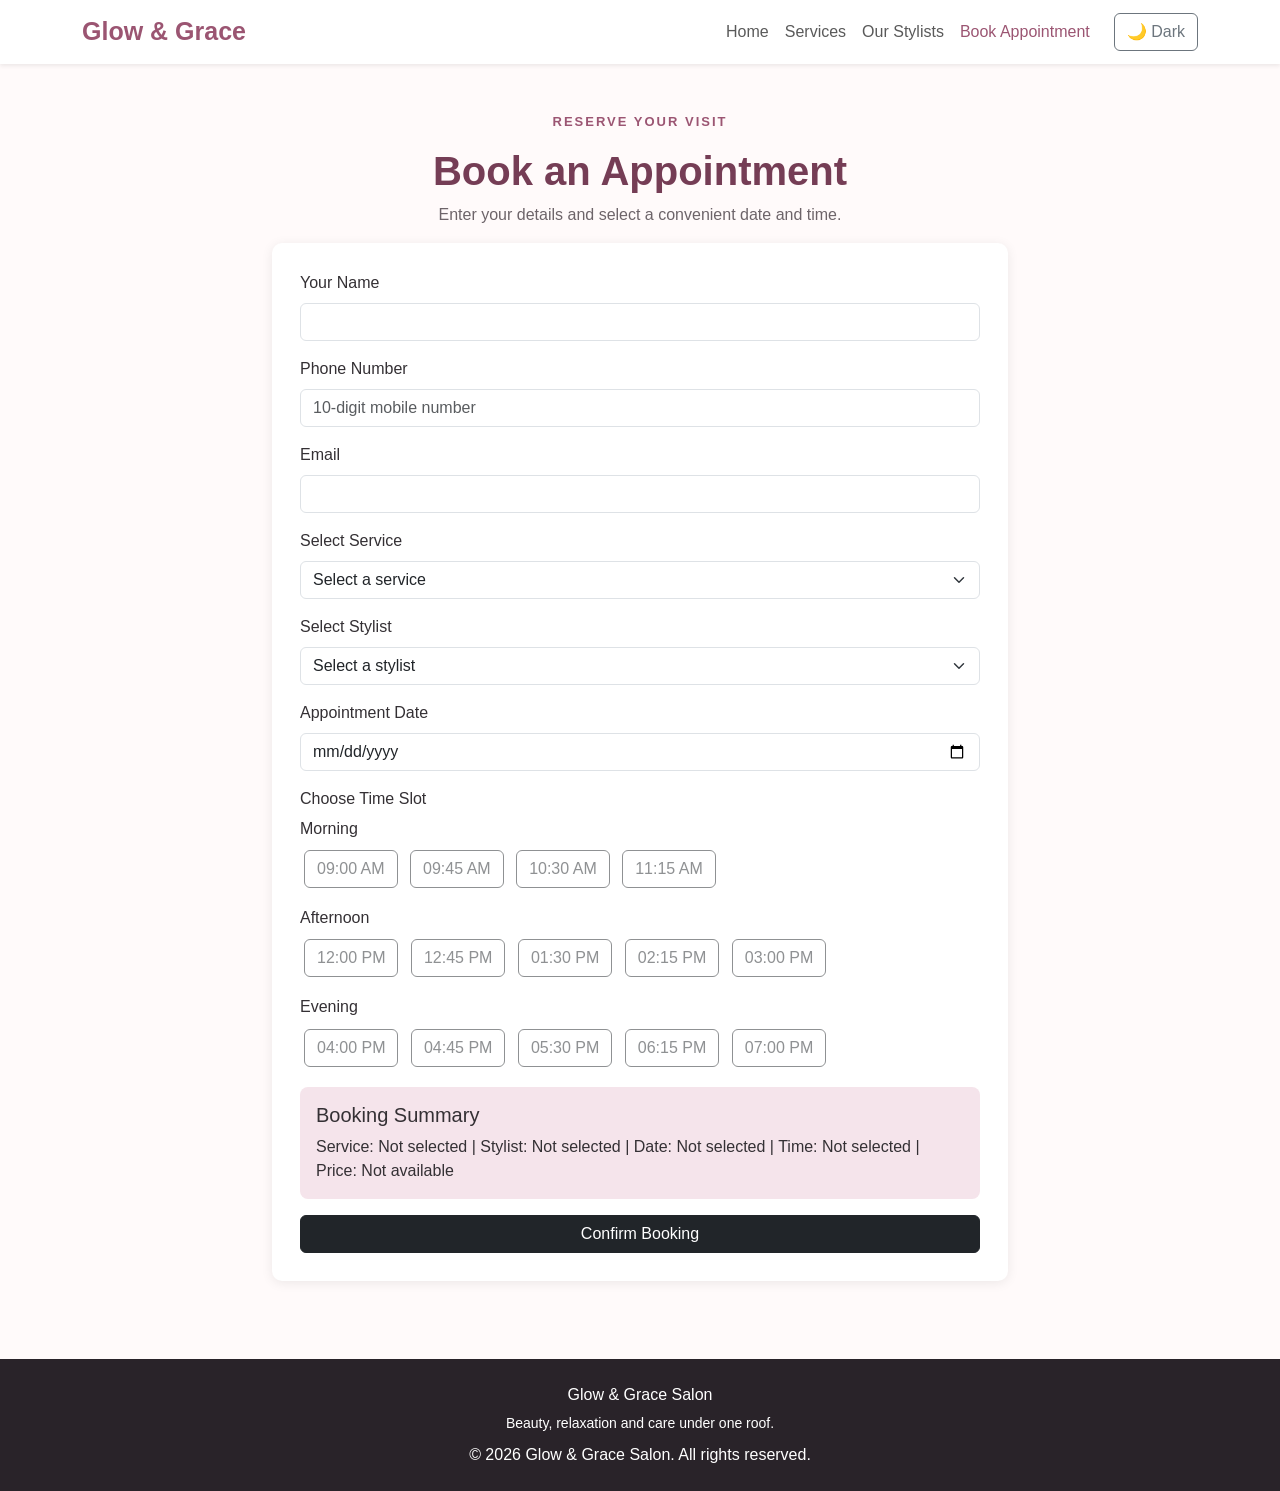
==== booking.html @ c6cf28d1 "Initial commit" ====
<!doctype html>
<html lang="en">
  <head>
    <meta charset="UTF-8" />
    <meta name="viewport" content="width=device-width, initial-scale=1.0" />
    <title>Glow & Grace | Book Appointment</title>
    <link
      href="https://cdn.jsdelivr.net/npm/bootstrap@5.3.3/dist/css/bootstrap.min.css" rel="stylesheet"/>
    <link rel="stylesheet" href="style.css" />
  </head>
  <body>
    <nav class="navbar navbar-expand-lg bg-body shadow-sm sticky-top">
      <div class="container">
        <a class="navbar-brand fw-bold" href="index.html">Glow & Grace</a
        ><button
          class="navbar-toggler"
          type="button"
          data-bs-toggle="collapse"
          data-bs-target="#mainNav"
          aria-label="Toggle navigation"
        >
          <span class="navbar-toggler-icon"></span>
        </button>
        <div class="collapse navbar-collapse" id="mainNav">
          <ul class="navbar-nav ms-auto">
            <li class="nav-item">
              <a class="nav-link" href="index.html">Home</a>
            </li>
            <li class="nav-item">
              <a class="nav-link" href="services.html">Services</a>
            </li>
            <li class="nav-item">
              <a class="nav-link" href="stylists.html">Our Stylists</a>
            </li>
            <li class="nav-item">
              <a class="nav-link active" href="booking.html"
                >Book Appointment</a
              >
            </li>
          </ul>
          <button id="themeBtn" class="btn btn-outline-secondary ms-lg-3" type="button">
            🌙 Dark
          </button>
        </div>
      </div>
    </nav>
    <main class="container py-5">
      <div class="text-center section-heading">
        <p class="eyebrow">RESERVE YOUR VISIT</p>
        <h1>Book an Appointment</h1>
        <p>Enter your details and select a convenient date and time.</p>
      </div>
      <div class="row justify-content-center mt-3">
        <div class="col-lg-8">
          <form id="bookingForm" class="booking-form">
            <label for="customerName" class="form-label">Your Name</label
            ><input
              type="text"
              id="customerName"
              class="form-control mb-3"
              required
            />
            <label for="customerPhone" class="form-label">Phone Number</label
            ><input
              type="tel"
              id="customerPhone"
              class="form-control mb-3"
              pattern="[0-9]{10}"
              maxlength="10"
              placeholder="10-digit mobile number"
              required
            />
            <label for="customerEmail" class="form-label">Email</label
            ><input
              type="email"
              id="customerEmail"
              class="form-control mb-3"
              required
            />
            <label for="serviceSelect" class="form-label">Select Service</label
            ><select id="serviceSelect" class="form-select mb-3" required>
              <option value="">Select a service</option>
            </select>
            <label for="stylistSelect" class="form-label">Select Stylist</label
            ><select id="stylistSelect" class="form-select mb-3" required>
              <option value="">Select a stylist</option>
            </select>
            <label for="appointmentDate" class="form-label"
              >Appointment Date</label
            ><input
              type="date"
              id="appointmentDate"
              class="form-control mb-3"
              required
            />
            <label class="form-label">Choose Time Slot</label>
            <div id="timeGroups" class="time-area mb-3">
              <h6>Morning</h6>
              <div id="morningSlots" class="mb-3"></div>
              <h6>Afternoon</h6>
              <div id="afternoonSlots" class="mb-3"></div>
              <h6>Evening</h6>
              <div id="eveningSlots" class="mb-3"></div>
            </div>
            <p id="slotError" class="text-danger"></p>
            <div class="booking-summary mb-3">
              <h5>Booking Summary</h5>
              <p id="bookingSummary" class="mb-0">
                Select your booking details.
              </p>
            </div>
            <button type="submit" class="btn btn-dark w-100">
              Confirm Booking
            </button>
          </form>
        </div>
      </div>
    </main>
    <div
      class="modal fade"
      id="successModal"
      tabindex="-1"
      aria-labelledby="successTitle"
      aria-hidden="true"
    >
      <div class="modal-dialog modal-dialog-centered">
        <div class="modal-content">
          <div class="modal-header">
            <h5 class="modal-title" id="successTitle">Booking Confirmation</h5>
            <button
              type="button"
              class="btn-close"
              data-bs-dismiss="modal"
              aria-label="Close"
            ></button>
          </div>
          <div class="modal-body">
            <p id="successMessage"></p>
            <p id="receipt" class="receipt mb-0"></p>
          </div>
          <div class="modal-footer">
            <button type="button" class="btn btn-dark" data-bs-dismiss="modal">
              Done
            </button>
          </div>
        </div>
      </div>
    </div>
    <footer class="site-footer text-center">
      <div class="container">
        <p class="mb-1">Glow & Grace Salon</p>
        <small>Beauty, relaxation and care under one roof.</small>
        <p class="mb-0 mt-2">© 2026 Glow & Grace Salon. All rights reserved.</p>
      </div>
    </footer>
    <script src="https://cdn.jsdelivr.net/npm/bootstrap@5.3.3/dist/js/bootstrap.bundle.min.js"></script>
    <script src="script.js"></script>
  </body>
</html>
---- style.css ----
body {
  font-family: Arial, sans-serif;
  background-color: #fffafa;
  color: #343034;
}
.navbar-brand {
  color: #9b5572;
  font-size: 25px;
}
.nav-link:hover,
.nav-link.active {
  color: #9b5572 !important;
}
.hero-section {
  background-color: #f5e4eb;
  padding: 110px 20px;
}
.hero-section h1 {
  color: #753d55;
  font-size: 46px;
  font-weight: bold;
}
.hero-text {
  font-size: 18px;
  margin: 20px auto 28px;
}
.eyebrow {
  color: #9b5572;
  font-size: 13px;
  font-weight: bold;
  letter-spacing: 2px;
}
.section-heading h1,
.section-heading h2 {
  color: #753d55;
  font-weight: bold;
}
.section-heading p:last-child {
  color: #6d6469;
}
.category-card {
  height: 100%;
  padding-bottom: 18px;
  background: white;
  border-radius: 8px;
  overflow: hidden;
  box-shadow: 0 2px 10px rgba(0, 0, 0, 0.07);
}
.category-card img {
  width: 100%;
  height: 190px;
  object-fit: cover;
}
.category-card h3 {
  font-size: 18px;
  margin: 16px;
}
.category-card a {
  color: #9b5572;
  margin: 0 16px;
  text-decoration: none;
}
.category-card a:hover {
  text-decoration: underline;
}
.welcome-band {
  background-color: #f5e4eb;
}
.category-filter .btn {
  margin: 4px;
}
.category-filter .btn.active {
  background-color: #212529;
  color: white;
}
.service-card,
.stylist-card {
  height: 100%;
  border: none;
  box-shadow: 0 2px 10px rgba(0, 0, 0, 0.08);
}
.service-card img {
  width: 100%;
  height: 205px;
  object-fit: cover;
}
.stylist-card img {
  width: 100%;
  height: 260px;
  object-fit: cover;
}
.service-card h5,
.stylist-card h5 {
  color: #843e5d;
}
.service-meta {
  font-weight: bold;
}
.product-note {
  font-size: 14px;
  color: #665e63;
}
.booking-form {
  background: white;
  padding: 28px;
  border-radius: 10px;
  box-shadow: 0 2px 12px rgba(0, 0, 0, 0.08);
}
.booking-summary {
  background: #f5e4eb;
  padding: 16px;
  border-radius: 8px;
}
.time-slot {
  margin: 4px;
}
.time-slot.selected {
  background: #9b5572;
  color: white;
  border-color: #9b5572;
}
.time-slot:disabled {
  opacity: 0.5;
}
.receipt {
  white-space: pre-line;
  line-height: 1.8;
}
.site-footer {
  background: #292329;
  color: white;
  padding: 24px 0;
  margin-top: 30px;
}
@media (max-width: 576px) {
  .hero-section {
    padding: 75px 16px;
  }
  .hero-section h1 {
    font-size: 34px;
  }
  .booking-form {
    padding: 18px;
  }
}
[data-bs-theme="dark"] body {
  background-color: #1a1619;
  color: #eeeeee;
}

[data-bs-theme="dark"] .navbar-brand,
[data-bs-theme="dark"] .eyebrow,
[data-bs-theme="dark"] .category-card a,
[data-bs-theme="dark"] .nav-link:hover,
[data-bs-theme="dark"] .nav-link.active {
  color: #d98cab !important;
}

[data-bs-theme="dark"] .hero-section,
[data-bs-theme="dark"] .welcome-band {
  background-color: #2b2127;
}

[data-bs-theme="dark"] .hero-section h1,
[data-bs-theme="dark"] .section-heading h1,
[data-bs-theme="dark"] .section-heading h2,
[data-bs-theme="dark"] .service-card h5,
[data-bs-theme="dark"] .stylist-card h5 {
  color: #e8a9c2;
}

[data-bs-theme="dark"] .section-heading p:last-child,
[data-bs-theme="dark"] .product-note {
  color: #b9aeb4;
}

[data-bs-theme="dark"] .category-card,
[data-bs-theme="dark"] .booking-form {
  background: #262126;
}

[data-bs-theme="dark"] .booking-summary {
  background: #33282e;
}

/* Buttons that were dark must become light/pink */
[data-bs-theme="dark"] .btn-dark {
  --bs-btn-bg: #9b5572;
  --bs-btn-border-color: #9b5572;
  --bs-btn-color: #ffffff;
  --bs-btn-hover-bg: #b4688a;
  --bs-btn-hover-border-color: #b4688a;
  --bs-btn-hover-color: #ffffff;
  --bs-btn-active-bg: #b4688a;
  --bs-btn-active-border-color: #b4688a;
}

[data-bs-theme="dark"] .btn-outline-dark {
  --bs-btn-color: #f8f9fa;
  --bs-btn-border-color: #f8f9fa;
  --bs-btn-hover-color: #000000;
  --bs-btn-hover-bg: #f8f9fa;
  --bs-btn-hover-border-color: #f8f9fa;
  --bs-btn-active-color: #000000;
  --bs-btn-active-bg: #f8f9fa;
  --bs-btn-active-border-color: #f8f9fa;
}

[data-bs-theme="dark"] .category-filter .btn.active {
  background-color: #9b5572;
  border-color: #9b5572;
  color: white;
}
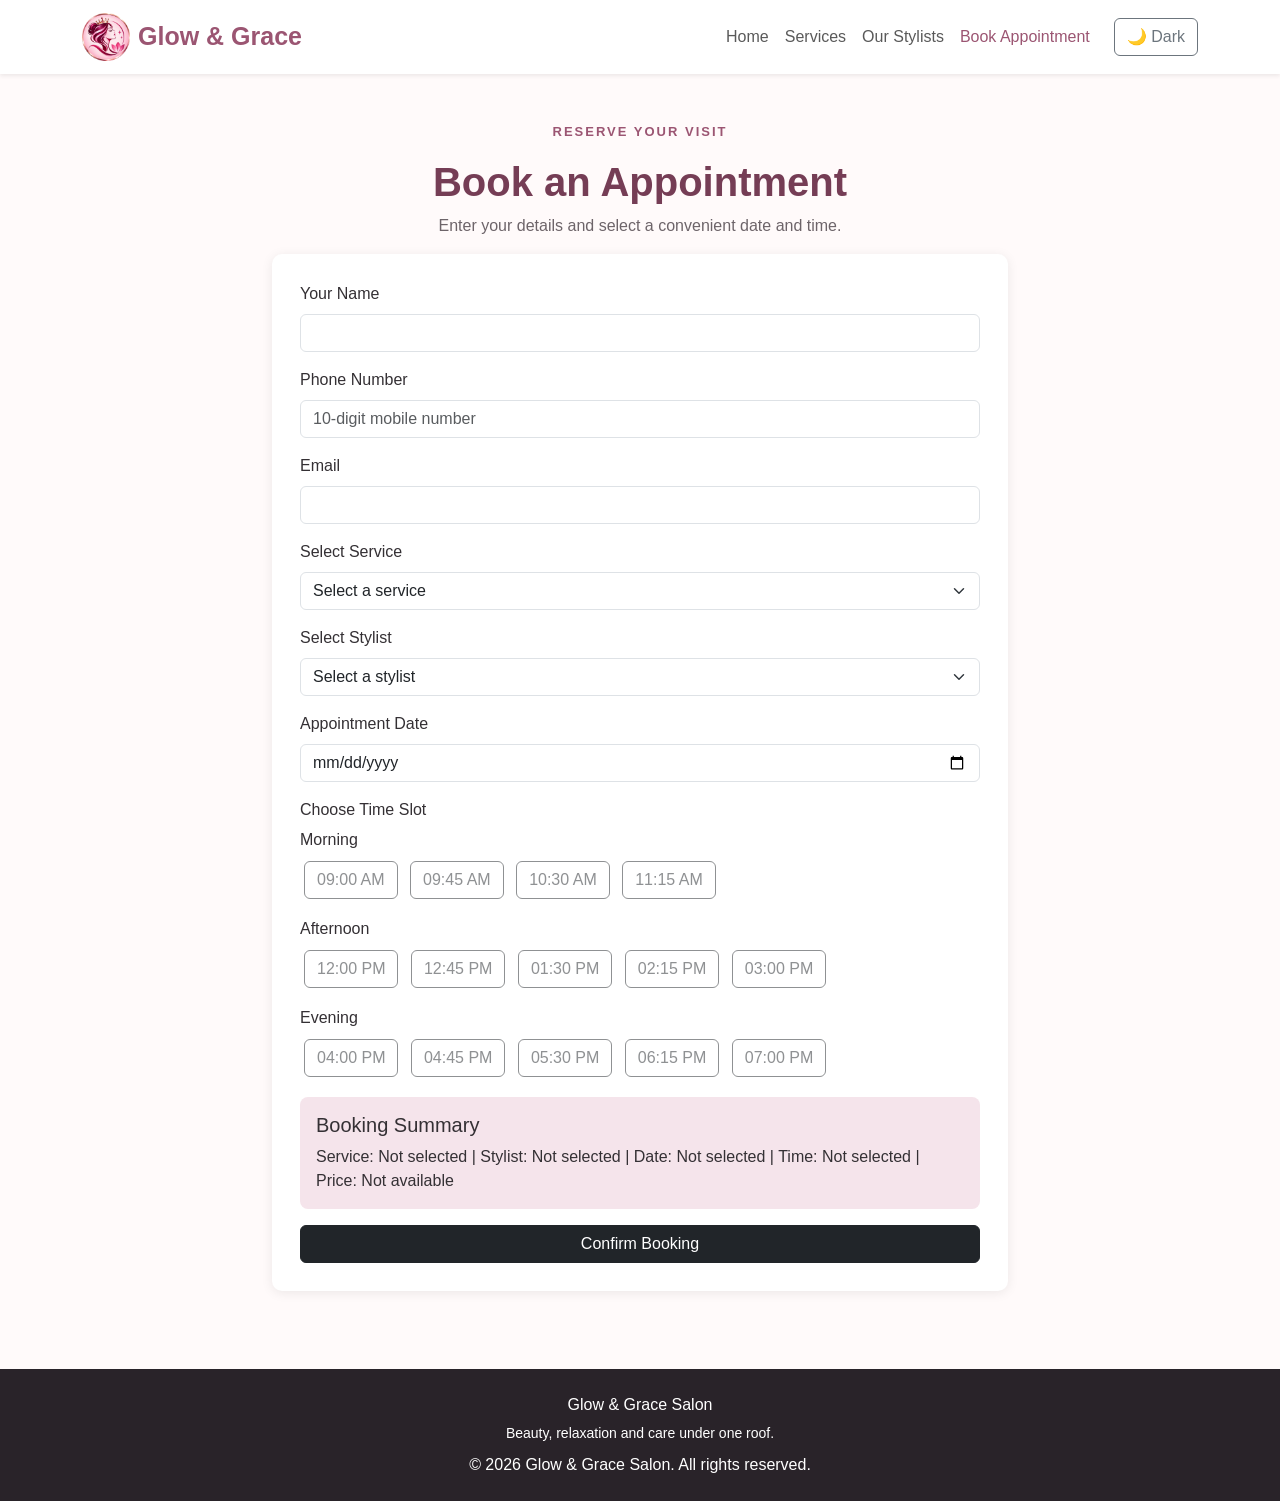
==== commit d0d4aaf8: "updated" ====
--- a/booking.html
+++ b/booking.html
@@ -7,12 +7,16 @@
     <link
       href="https://cdn.jsdelivr.net/npm/bootstrap@5.3.3/dist/css/bootstrap.min.css" rel="stylesheet"/>
     <link rel="stylesheet" href="style.css" />
+    <link rel="icon" href="favicon.png" type="image/png" />
   </head>
   <body>
     <nav class="navbar navbar-expand-lg bg-body shadow-sm sticky-top">
       <div class="container">
-        <a class="navbar-brand fw-bold" href="index.html">Glow & Grace</a
-        ><button
+        <a class="navbar-brand fw-bold d-flex align-items-center" href="index.html">
+  <img src="logo.png" alt="Glow & Grace logo" height="48" class="me-2" />
+  Glow & Grace
+</a>
+        <button
           class="navbar-toggler"
           type="button"
           data-bs-toggle="collapse"
